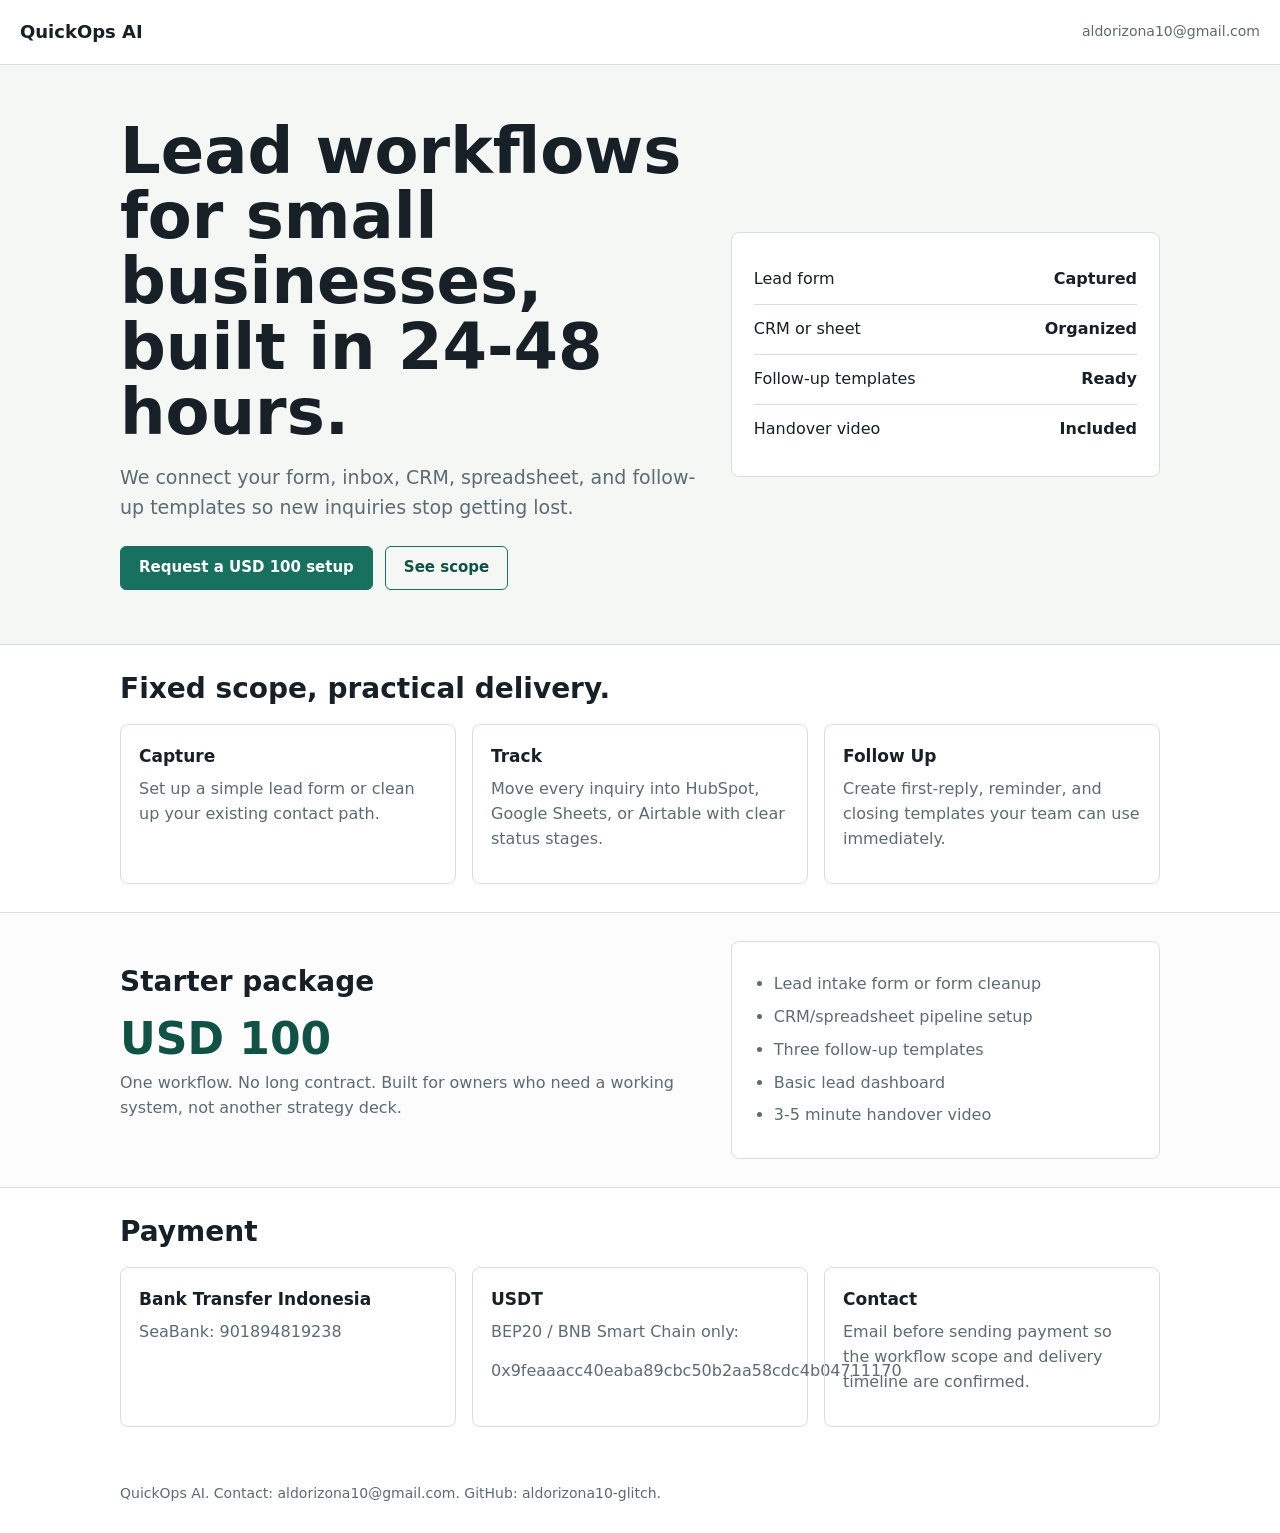
==== landing/index.html @ 4cfabc14 "Create QuickOps AI agency kit" ====
<!doctype html>
<html lang="en">
<head>
  <meta charset="utf-8">
  <meta name="viewport" content="width=device-width, initial-scale=1">
  <title>QuickOps AI - Lead Workflow Setup</title>
  <meta name="description" content="Small lead capture and follow-up workflows for local businesses, delivered in 24-48 hours.">
  <style>
    :root {
      color-scheme: light;
      --ink: #172026;
      --muted: #5c6b73;
      --line: #d7dee2;
      --soft: #f4f7f4;
      --accent: #18715f;
      --accent-dark: #105245;
      --warn: #9b5c00;
      --white: #ffffff;
    }
    * { box-sizing: border-box; }
    body {
      margin: 0;
      font-family: Inter, ui-sans-serif, system-ui, -apple-system, BlinkMacSystemFont, "Segoe UI", sans-serif;
      color: var(--ink);
      background: var(--white);
      line-height: 1.55;
    }
    header, section, footer { padding: 28px 20px; }
    .wrap { max-width: 1040px; margin: 0 auto; }
    nav {
      display: flex;
      align-items: center;
      justify-content: space-between;
      gap: 16px;
      padding: 18px 20px;
      border-bottom: 1px solid var(--line);
    }
    .brand { font-weight: 800; font-size: 18px; }
    .navlink { color: var(--muted); text-decoration: none; font-size: 14px; }
    .hero {
      background: var(--soft);
      border-bottom: 1px solid var(--line);
      padding: 54px 20px;
    }
    .hero-grid {
      display: grid;
      grid-template-columns: minmax(0, 1.15fr) minmax(280px, .85fr);
      gap: 30px;
      align-items: center;
    }
    h1 {
      font-size: clamp(34px, 5vw, 64px);
      line-height: 1.02;
      margin: 0 0 18px;
      letter-spacing: 0;
    }
    h2 { font-size: 28px; line-height: 1.16; margin: 0 0 18px; }
    h3 { font-size: 17px; margin: 0 0 8px; }
    p { margin: 0 0 14px; color: var(--muted); }
    .lead { font-size: 19px; max-width: 680px; }
    .actions { display: flex; flex-wrap: wrap; gap: 12px; margin-top: 24px; }
    .btn {
      display: inline-flex;
      align-items: center;
      justify-content: center;
      min-height: 44px;
      padding: 0 18px;
      border-radius: 6px;
      border: 1px solid var(--accent);
      background: var(--accent);
      color: white;
      text-decoration: none;
      font-weight: 700;
      font-size: 15px;
    }
    .btn.secondary {
      background: transparent;
      color: var(--accent-dark);
    }
    .panel {
      border: 1px solid var(--line);
      background: var(--white);
      border-radius: 8px;
      padding: 22px;
    }
    .metric {
      display: grid;
      grid-template-columns: 1fr auto;
      gap: 14px;
      padding: 12px 0;
      border-bottom: 1px solid var(--line);
    }
    .metric:last-child { border-bottom: 0; }
    .metric strong { color: var(--ink); }
    .grid {
      display: grid;
      grid-template-columns: repeat(3, minmax(0, 1fr));
      gap: 16px;
    }
    .item {
      border: 1px solid var(--line);
      border-radius: 8px;
      padding: 18px;
      min-height: 150px;
    }
    .price {
      font-size: 44px;
      line-height: 1;
      color: var(--accent-dark);
      font-weight: 850;
      margin: 8px 0 10px;
    }
    ul { margin: 0; padding-left: 20px; color: var(--muted); }
    li { margin: 8px 0; }
    .band { background: #fbfcfb; border-block: 1px solid var(--line); }
    .footer { color: var(--muted); font-size: 14px; }
    @media (max-width: 760px) {
      .hero-grid, .grid { grid-template-columns: 1fr; }
      nav { align-items: flex-start; }
      .hero { padding-top: 38px; }
    }
  </style>
</head>
<body>
  <nav>
    <div class="brand">QuickOps AI</div>
    <a class="navlink" href="mailto:aldorizona10@gmail.com">aldorizona10@gmail.com</a>
  </nav>

  <main>
    <section class="hero">
      <div class="wrap hero-grid">
        <div>
          <h1>Lead workflows for small businesses, built in 24-48 hours.</h1>
          <p class="lead">We connect your form, inbox, CRM, spreadsheet, and follow-up templates so new inquiries stop getting lost.</p>
          <div class="actions">
            <a class="btn" href="mailto:aldorizona10@gmail.com?subject=Lead%20workflow%20setup">Request a USD 100 setup</a>
            <a class="btn secondary" href="#scope">See scope</a>
          </div>
        </div>
        <div class="panel" aria-label="workflow summary">
          <div class="metric"><span>Lead form</span><strong>Captured</strong></div>
          <div class="metric"><span>CRM or sheet</span><strong>Organized</strong></div>
          <div class="metric"><span>Follow-up templates</span><strong>Ready</strong></div>
          <div class="metric"><span>Handover video</span><strong>Included</strong></div>
        </div>
      </div>
    </section>

    <section id="scope">
      <div class="wrap">
        <h2>Fixed scope, practical delivery.</h2>
        <div class="grid">
          <div class="item">
            <h3>Capture</h3>
            <p>Set up a simple lead form or clean up your existing contact path.</p>
          </div>
          <div class="item">
            <h3>Track</h3>
            <p>Move every inquiry into HubSpot, Google Sheets, or Airtable with clear status stages.</p>
          </div>
          <div class="item">
            <h3>Follow Up</h3>
            <p>Create first-reply, reminder, and closing templates your team can use immediately.</p>
          </div>
        </div>
      </div>
    </section>

    <section class="band">
      <div class="wrap hero-grid">
        <div>
          <h2>Starter package</h2>
          <p class="price">USD 100</p>
          <p>One workflow. No long contract. Built for owners who need a working system, not another strategy deck.</p>
        </div>
        <div class="panel">
          <ul>
            <li>Lead intake form or form cleanup</li>
            <li>CRM/spreadsheet pipeline setup</li>
            <li>Three follow-up templates</li>
            <li>Basic lead dashboard</li>
            <li>3-5 minute handover video</li>
          </ul>
        </div>
      </div>
    </section>

    <section>
      <div class="wrap">
        <h2>Payment</h2>
        <div class="grid">
          <div class="item">
            <h3>Bank Transfer Indonesia</h3>
            <p>SeaBank: 901894819238</p>
          </div>
          <div class="item">
            <h3>USDT</h3>
            <p>BEP20 / BNB Smart Chain only:</p>
            <p>0x9feaaacc40eaba89cbc50b2aa58cdc4b04711170</p>
          </div>
          <div class="item">
            <h3>Contact</h3>
            <p>Email before sending payment so the workflow scope and delivery timeline are confirmed.</p>
          </div>
        </div>
      </div>
    </section>
  </main>

  <footer>
    <div class="wrap footer">QuickOps AI. Contact: aldorizona10@gmail.com. GitHub: aldorizona10-glitch.</div>
  </footer>
</body>
</html>
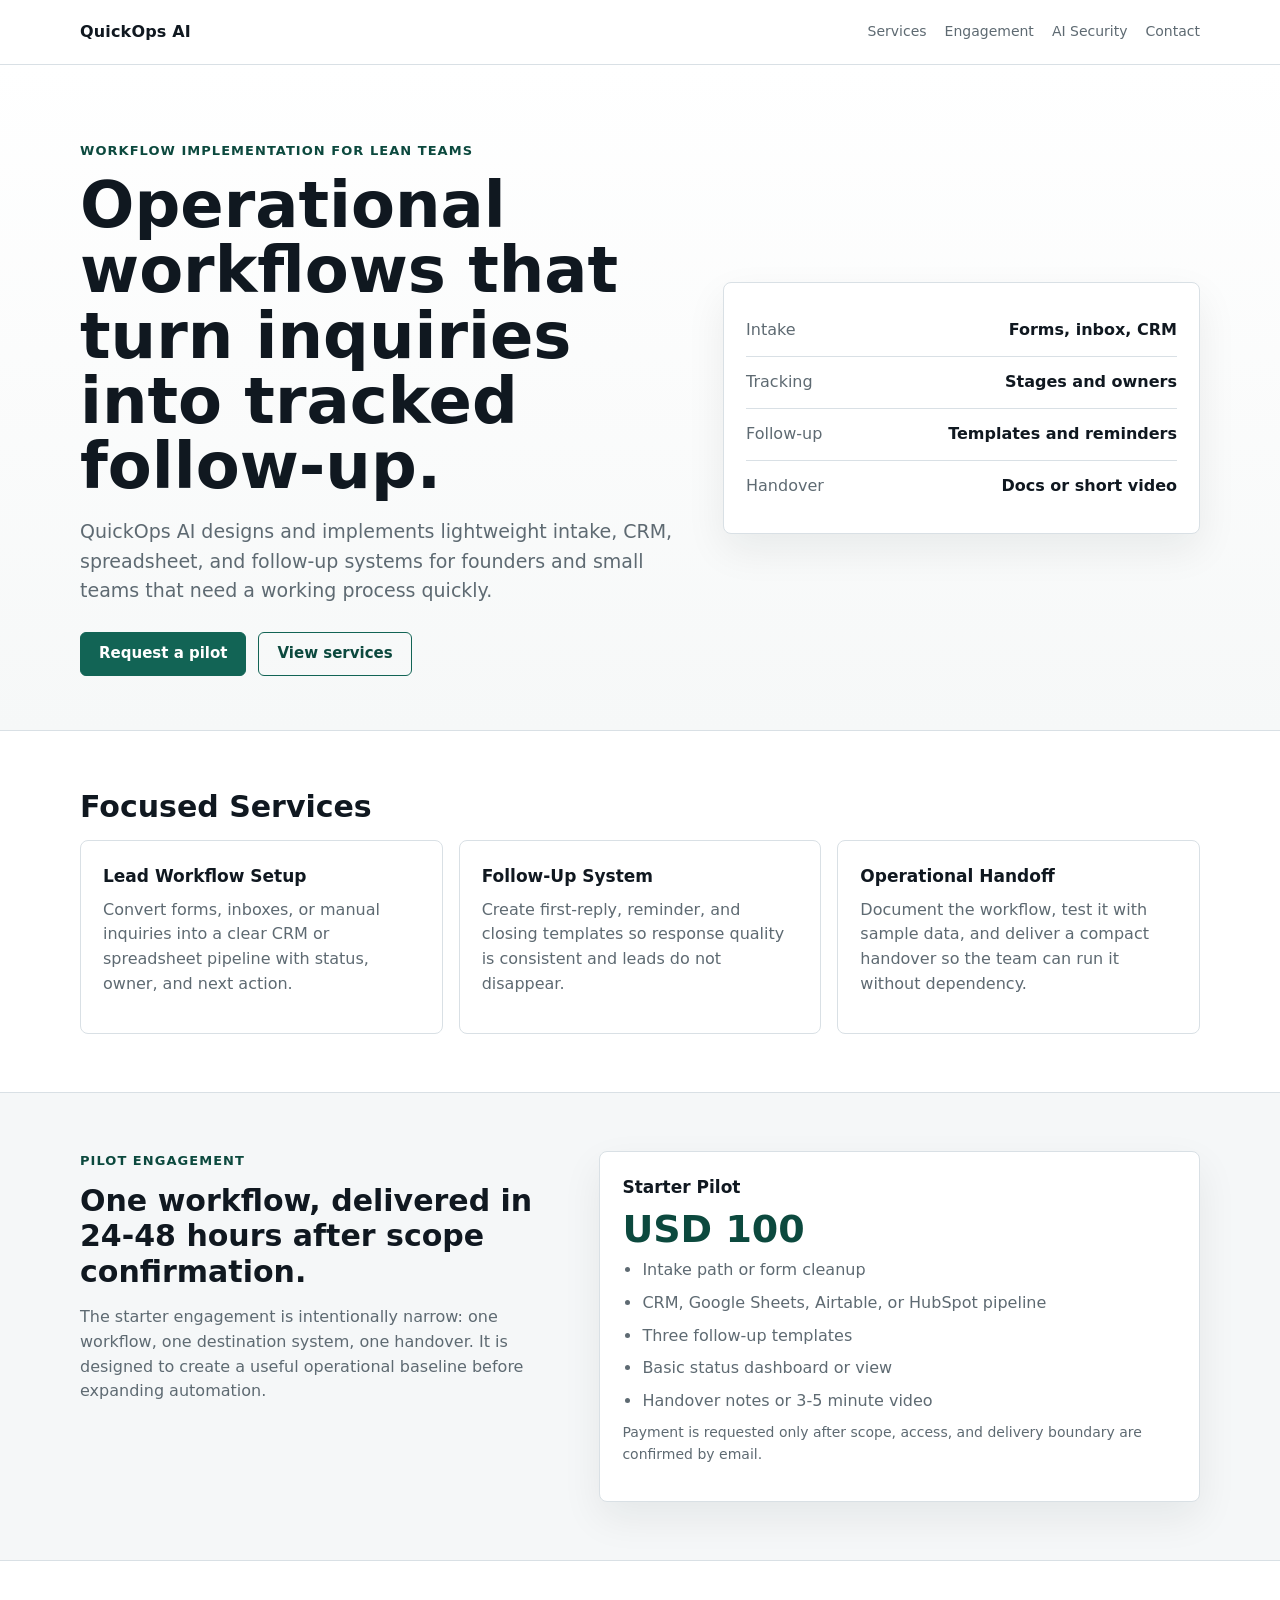
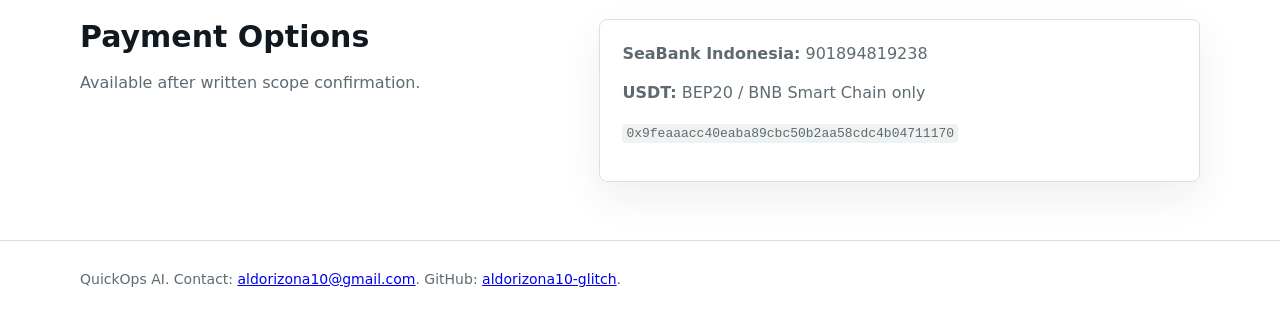
==== commit 2b596af1: "Polish public service pages" ====
--- a/landing/index.html
+++ b/landing/index.html
@@ -3,62 +3,76 @@
 <head>
   <meta charset="utf-8">
   <meta name="viewport" content="width=device-width, initial-scale=1">
-  <title>QuickOps AI - Lead Workflow Setup</title>
-  <meta name="description" content="Small lead capture and follow-up workflows for local businesses, delivered in 24-48 hours.">
+  <title>QuickOps AI - Workflow Systems for Lean Teams</title>
+  <meta name="description" content="Lean workflow implementation for founders and small teams: intake, CRM state, follow-up templates, and handover documentation.">
   <style>
     :root {
-      color-scheme: light;
-      --ink: #172026;
-      --muted: #5c6b73;
-      --line: #d7dee2;
-      --soft: #f4f7f4;
-      --accent: #18715f;
-      --accent-dark: #105245;
-      --warn: #9b5c00;
-      --white: #ffffff;
+      --ink: #101820;
+      --muted: #5e6a72;
+      --line: #d9e0e5;
+      --paper: #ffffff;
+      --soft: #f5f7f8;
+      --accent: #126455;
+      --accent-dark: #0c493e;
+      --panel: #ffffff;
     }
     * { box-sizing: border-box; }
     body {
       margin: 0;
       font-family: Inter, ui-sans-serif, system-ui, -apple-system, BlinkMacSystemFont, "Segoe UI", sans-serif;
       color: var(--ink);
-      background: var(--white);
+      background: var(--paper);
       line-height: 1.55;
     }
-    header, section, footer { padding: 28px 20px; }
-    .wrap { max-width: 1040px; margin: 0 auto; }
+    .wrap { width: min(1120px, calc(100% - 40px)); margin: 0 auto; }
     nav {
+      background: rgba(255,255,255,.96);
+      border-bottom: 1px solid var(--line);
+      position: sticky;
+      top: 0;
+      z-index: 10;
+    }
+    .navrow {
+      min-height: 64px;
       display: flex;
       align-items: center;
       justify-content: space-between;
-      gap: 16px;
-      padding: 18px 20px;
+      gap: 18px;
+    }
+    .brand { font-weight: 850; letter-spacing: .01em; }
+    .navlinks { display: flex; gap: 18px; align-items: center; flex-wrap: wrap; }
+    .navlinks a { color: var(--muted); text-decoration: none; font-size: 14px; }
+    section { padding: 58px 0; }
+    .hero {
+      padding: 76px 0 54px;
+      background: linear-gradient(180deg, #ffffff 0%, #f6f8f8 100%);
       border-bottom: 1px solid var(--line);
     }
-    .brand { font-weight: 800; font-size: 18px; }
-    .navlink { color: var(--muted); text-decoration: none; font-size: 14px; }
-    .hero {
-      background: var(--soft);
-      border-bottom: 1px solid var(--line);
-      padding: 54px 20px;
-    }
     .hero-grid {
       display: grid;
-      grid-template-columns: minmax(0, 1.15fr) minmax(280px, .85fr);
-      gap: 30px;
+      grid-template-columns: minmax(0, 1.12fr) minmax(320px, .88fr);
+      gap: 36px;
       align-items: center;
     }
+    .eyebrow {
+      color: var(--accent-dark);
+      font-size: 13px;
+      font-weight: 800;
+      text-transform: uppercase;
+      letter-spacing: .08em;
+      margin-bottom: 12px;
+    }
     h1 {
-      font-size: clamp(34px, 5vw, 64px);
+      margin: 0 0 18px;
+      font-size: clamp(38px, 5vw, 64px);
       line-height: 1.02;
-      margin: 0 0 18px;
       letter-spacing: 0;
     }
-    h2 { font-size: 28px; line-height: 1.16; margin: 0 0 18px; }
-    h3 { font-size: 17px; margin: 0 0 8px; }
+    h2 { margin: 0 0 16px; font-size: 30px; line-height: 1.18; letter-spacing: 0; }
+    h3 { margin: 0 0 8px; font-size: 17px; letter-spacing: 0; }
     p { margin: 0 0 14px; color: var(--muted); }
-    .lead { font-size: 19px; max-width: 680px; }
-    .actions { display: flex; flex-wrap: wrap; gap: 12px; margin-top: 24px; }
+    .lead { font-size: 19px; max-width: 720px; }
+    .actions { display: flex; flex-wrap: wrap; gap: 12px; margin-top: 26px; }
     .btn {
       display: inline-flex;
       align-items: center;
@@ -68,27 +82,26 @@
       border-radius: 6px;
       border: 1px solid var(--accent);
       background: var(--accent);
-      color: white;
+      color: #fff;
       text-decoration: none;
-      font-weight: 700;
+      font-weight: 760;
       font-size: 15px;
     }
-    .btn.secondary {
-      background: transparent;
-      color: var(--accent-dark);
-    }
-    .panel {
+    .btn.secondary { background: transparent; color: var(--accent-dark); }
+    .panel, .card {
+      background: var(--panel);
       border: 1px solid var(--line);
-      background: var(--white);
       border-radius: 8px;
       padding: 22px;
     }
+    .panel { box-shadow: 0 16px 40px rgba(16, 24, 32, .07); }
     .metric {
       display: grid;
       grid-template-columns: 1fr auto;
       gap: 14px;
-      padding: 12px 0;
+      padding: 13px 0;
       border-bottom: 1px solid var(--line);
+      color: var(--muted);
     }
     .metric:last-child { border-bottom: 0; }
     .metric strong { color: var(--ink); }
@@ -97,119 +110,120 @@
       grid-template-columns: repeat(3, minmax(0, 1fr));
       gap: 16px;
     }
-    .item {
-      border: 1px solid var(--line);
-      border-radius: 8px;
-      padding: 18px;
-      min-height: 150px;
-    }
-    .price {
-      font-size: 44px;
-      line-height: 1;
-      color: var(--accent-dark);
-      font-weight: 850;
-      margin: 8px 0 10px;
-    }
+    .two {
+      display: grid;
+      grid-template-columns: minmax(0, .9fr) minmax(0, 1.1fr);
+      gap: 28px;
+      align-items: start;
+    }
+    .band { background: var(--soft); border-block: 1px solid var(--line); }
     ul { margin: 0; padding-left: 20px; color: var(--muted); }
     li { margin: 8px 0; }
-    .band { background: #fbfcfb; border-block: 1px solid var(--line); }
-    .footer { color: var(--muted); font-size: 14px; }
-    @media (max-width: 760px) {
-      .hero-grid, .grid { grid-template-columns: 1fr; }
-      nav { align-items: flex-start; }
-      .hero { padding-top: 38px; }
+    .price { font-size: 38px; line-height: 1; color: var(--accent-dark); font-weight: 850; margin: 10px 0; }
+    .note { font-size: 14px; }
+    code { overflow-wrap: anywhere; background: #eef3f1; border-radius: 4px; padding: 2px 4px; }
+    footer { padding: 28px 0; border-top: 1px solid var(--line); color: var(--muted); font-size: 14px; }
+    @media (max-width: 820px) {
+      .hero-grid, .grid, .two { grid-template-columns: 1fr; }
+      .navrow { align-items: flex-start; flex-direction: column; padding: 14px 0; }
+      section { padding: 42px 0; }
+      .hero { padding-top: 48px; }
     }
   </style>
 </head>
 <body>
   <nav>
-    <div class="brand">QuickOps AI</div>
-    <a class="navlink" href="mailto:aldorizona10@gmail.com">aldorizona10@gmail.com</a>
+    <div class="wrap navrow">
+      <div class="brand">QuickOps AI</div>
+      <div class="navlinks">
+        <a href="#services">Services</a>
+        <a href="#engagement">Engagement</a>
+        <a href="/quickops-ai/security-audit/">AI Security</a>
+        <a href="mailto:aldorizona10@gmail.com">Contact</a>
+      </div>
+    </div>
   </nav>
 
   <main>
     <section class="hero">
       <div class="wrap hero-grid">
         <div>
-          <h1>Lead workflows for small businesses, built in 24-48 hours.</h1>
-          <p class="lead">We connect your form, inbox, CRM, spreadsheet, and follow-up templates so new inquiries stop getting lost.</p>
+          <div class="eyebrow">Workflow implementation for lean teams</div>
+          <h1>Operational workflows that turn inquiries into tracked follow-up.</h1>
+          <p class="lead">QuickOps AI designs and implements lightweight intake, CRM, spreadsheet, and follow-up systems for founders and small teams that need a working process quickly.</p>
           <div class="actions">
-            <a class="btn" href="mailto:aldorizona10@gmail.com?subject=Lead%20workflow%20setup">Request a USD 100 setup</a>
-            <a class="btn secondary" href="#scope">See scope</a>
+            <a class="btn" href="mailto:aldorizona10@gmail.com?subject=QuickOps%20workflow%20pilot">Request a pilot</a>
+            <a class="btn secondary" href="#services">View services</a>
           </div>
         </div>
         <div class="panel" aria-label="workflow summary">
-          <div class="metric"><span>Lead form</span><strong>Captured</strong></div>
-          <div class="metric"><span>CRM or sheet</span><strong>Organized</strong></div>
-          <div class="metric"><span>Follow-up templates</span><strong>Ready</strong></div>
-          <div class="metric"><span>Handover video</span><strong>Included</strong></div>
-        </div>
-      </div>
-    </section>
-
-    <section id="scope">
+          <div class="metric"><span>Intake</span><strong>Forms, inbox, CRM</strong></div>
+          <div class="metric"><span>Tracking</span><strong>Stages and owners</strong></div>
+          <div class="metric"><span>Follow-up</span><strong>Templates and reminders</strong></div>
+          <div class="metric"><span>Handover</span><strong>Docs or short video</strong></div>
+        </div>
+      </div>
+    </section>
+
+    <section id="services">
       <div class="wrap">
-        <h2>Fixed scope, practical delivery.</h2>
+        <h2>Focused Services</h2>
         <div class="grid">
-          <div class="item">
-            <h3>Capture</h3>
-            <p>Set up a simple lead form or clean up your existing contact path.</p>
-          </div>
-          <div class="item">
-            <h3>Track</h3>
-            <p>Move every inquiry into HubSpot, Google Sheets, or Airtable with clear status stages.</p>
-          </div>
-          <div class="item">
-            <h3>Follow Up</h3>
-            <p>Create first-reply, reminder, and closing templates your team can use immediately.</p>
-          </div>
-        </div>
-      </div>
-    </section>
-
-    <section class="band">
-      <div class="wrap hero-grid">
+          <div class="card">
+            <h3>Lead Workflow Setup</h3>
+            <p>Convert forms, inboxes, or manual inquiries into a clear CRM or spreadsheet pipeline with status, owner, and next action.</p>
+          </div>
+          <div class="card">
+            <h3>Follow-Up System</h3>
+            <p>Create first-reply, reminder, and closing templates so response quality is consistent and leads do not disappear.</p>
+          </div>
+          <div class="card">
+            <h3>Operational Handoff</h3>
+            <p>Document the workflow, test it with sample data, and deliver a compact handover so the team can run it without dependency.</p>
+          </div>
+        </div>
+      </div>
+    </section>
+
+    <section class="band" id="engagement">
+      <div class="wrap two">
         <div>
-          <h2>Starter package</h2>
+          <div class="eyebrow">Pilot engagement</div>
+          <h2>One workflow, delivered in 24-48 hours after scope confirmation.</h2>
+          <p>The starter engagement is intentionally narrow: one workflow, one destination system, one handover. It is designed to create a useful operational baseline before expanding automation.</p>
+        </div>
+        <div class="panel">
+          <h3>Starter Pilot</h3>
           <p class="price">USD 100</p>
-          <p>One workflow. No long contract. Built for owners who need a working system, not another strategy deck.</p>
+          <ul>
+            <li>Intake path or form cleanup</li>
+            <li>CRM, Google Sheets, Airtable, or HubSpot pipeline</li>
+            <li>Three follow-up templates</li>
+            <li>Basic status dashboard or view</li>
+            <li>Handover notes or 3-5 minute video</li>
+          </ul>
+          <p class="note">Payment is requested only after scope, access, and delivery boundary are confirmed by email.</p>
+        </div>
+      </div>
+    </section>
+
+    <section>
+      <div class="wrap two">
+        <div>
+          <h2>Payment Options</h2>
+          <p>Available after written scope confirmation.</p>
         </div>
         <div class="panel">
-          <ul>
-            <li>Lead intake form or form cleanup</li>
-            <li>CRM/spreadsheet pipeline setup</li>
-            <li>Three follow-up templates</li>
-            <li>Basic lead dashboard</li>
-            <li>3-5 minute handover video</li>
-          </ul>
-        </div>
-      </div>
-    </section>
-
-    <section>
-      <div class="wrap">
-        <h2>Payment</h2>
-        <div class="grid">
-          <div class="item">
-            <h3>Bank Transfer Indonesia</h3>
-            <p>SeaBank: 901894819238</p>
-          </div>
-          <div class="item">
-            <h3>USDT</h3>
-            <p>BEP20 / BNB Smart Chain only:</p>
-            <p>0x9feaaacc40eaba89cbc50b2aa58cdc4b04711170</p>
-          </div>
-          <div class="item">
-            <h3>Contact</h3>
-            <p>Email before sending payment so the workflow scope and delivery timeline are confirmed.</p>
-          </div>
+          <p><strong>SeaBank Indonesia:</strong> 901894819238</p>
+          <p><strong>USDT:</strong> BEP20 / BNB Smart Chain only</p>
+          <p><code>0x9feaaacc40eaba89cbc50b2aa58cdc4b04711170</code></p>
         </div>
       </div>
     </section>
   </main>
 
   <footer>
-    <div class="wrap footer">QuickOps AI. Contact: aldorizona10@gmail.com. GitHub: aldorizona10-glitch.</div>
+    <div class="wrap">QuickOps AI. Contact: <a href="mailto:aldorizona10@gmail.com">aldorizona10@gmail.com</a>. GitHub: <a href="https://github.com/aldorizona10-glitch">aldorizona10-glitch</a>.</div>
   </footer>
 </body>
 </html>
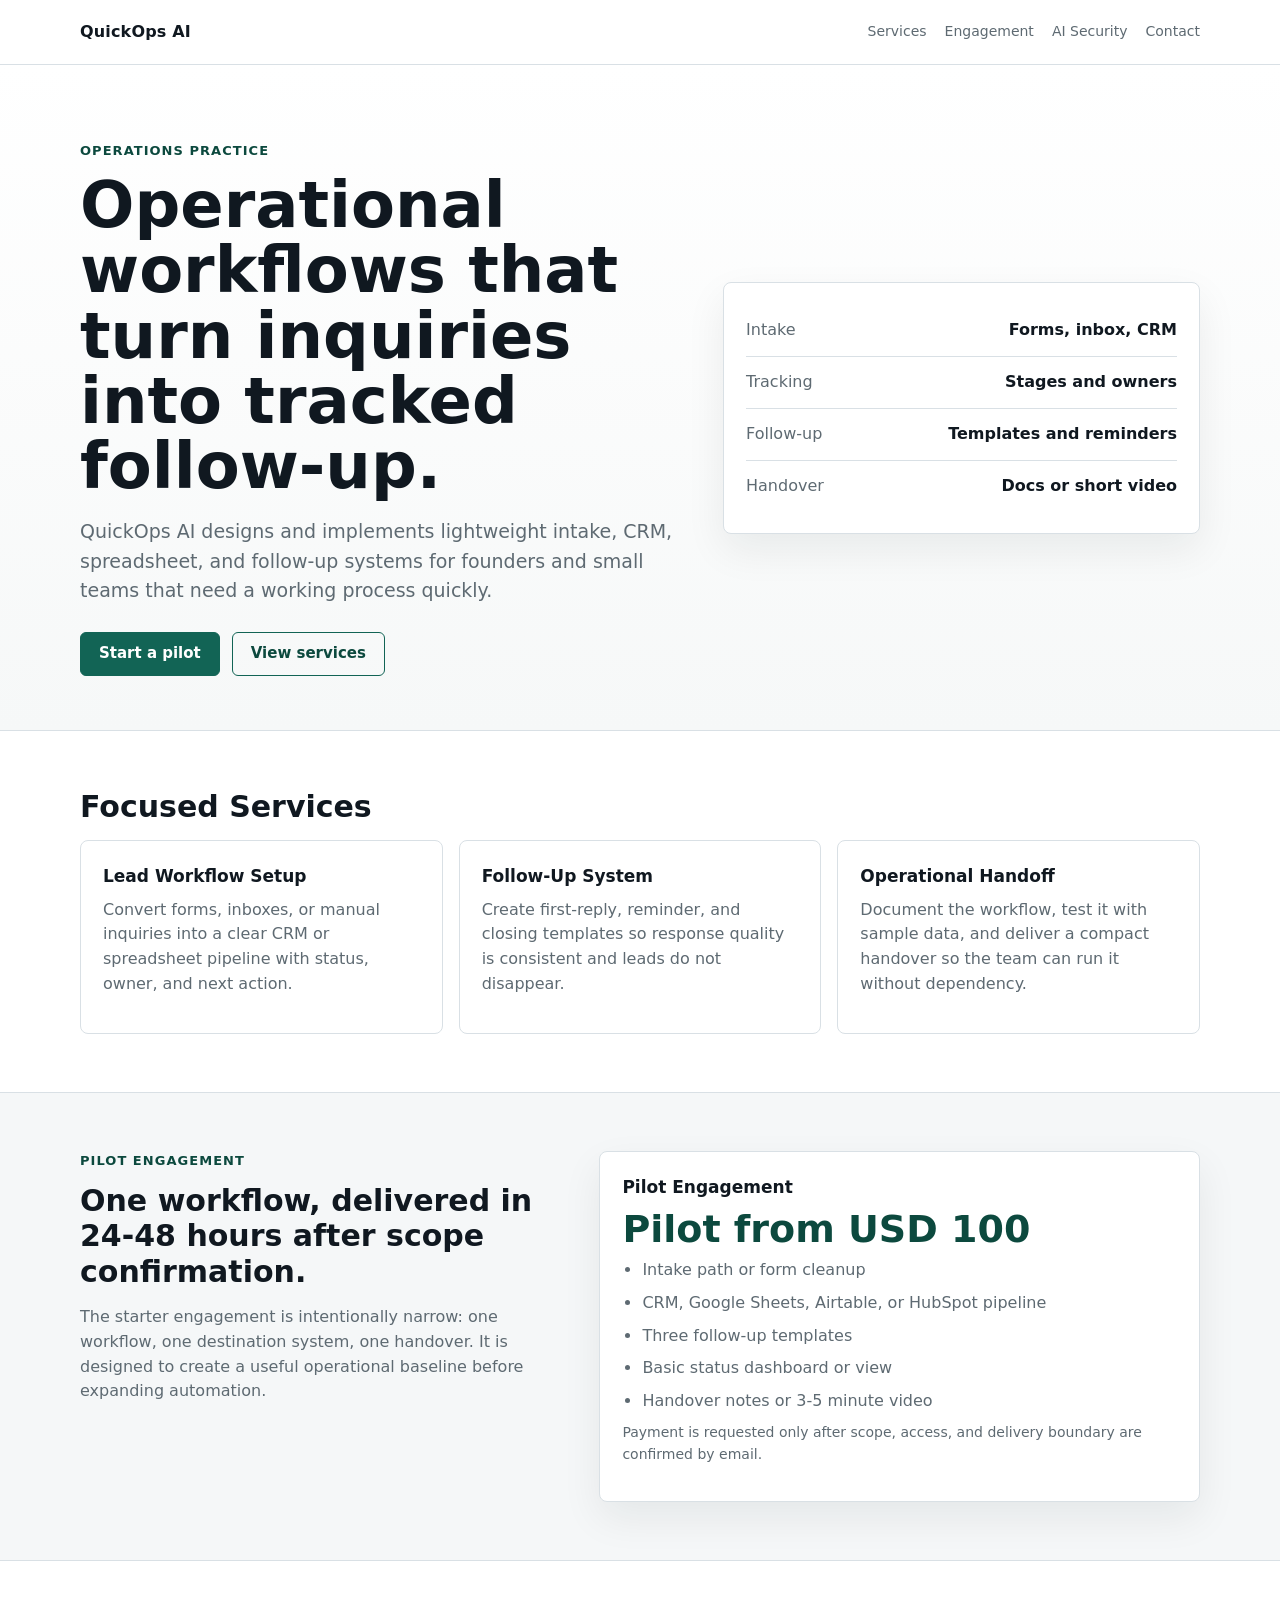
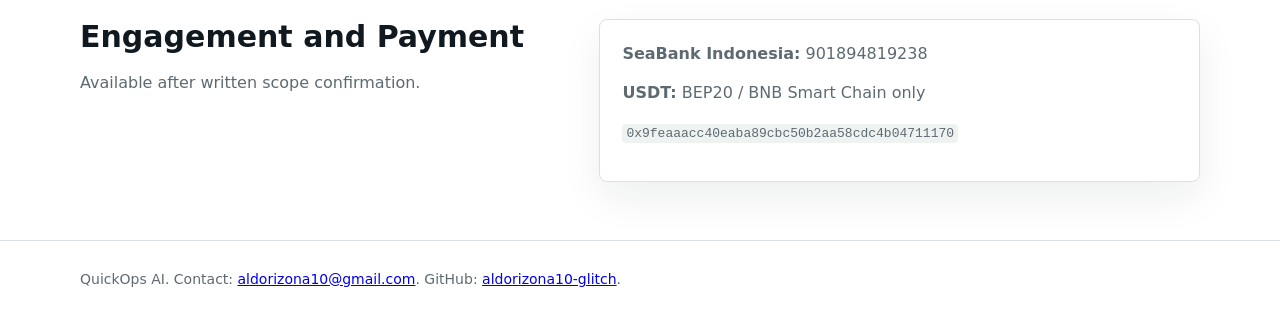
==== commit ec74f86e: "Redesign site as professional AI studio" ====
--- a/landing/index.html
+++ b/landing/index.html
@@ -148,11 +148,11 @@
     <section class="hero">
       <div class="wrap hero-grid">
         <div>
-          <div class="eyebrow">Workflow implementation for lean teams</div>
+          <div class="eyebrow">Operations practice</div>
           <h1>Operational workflows that turn inquiries into tracked follow-up.</h1>
           <p class="lead">QuickOps AI designs and implements lightweight intake, CRM, spreadsheet, and follow-up systems for founders and small teams that need a working process quickly.</p>
           <div class="actions">
-            <a class="btn" href="mailto:aldorizona10@gmail.com?subject=QuickOps%20workflow%20pilot">Request a pilot</a>
+            <a class="btn" href="mailto:aldorizona10@gmail.com?subject=QuickOps%20workflow%20pilot">Start a pilot</a>
             <a class="btn secondary" href="#services">View services</a>
           </div>
         </div>
@@ -193,8 +193,8 @@
           <p>The starter engagement is intentionally narrow: one workflow, one destination system, one handover. It is designed to create a useful operational baseline before expanding automation.</p>
         </div>
         <div class="panel">
-          <h3>Starter Pilot</h3>
-          <p class="price">USD 100</p>
+          <h3>Pilot Engagement</h3>
+          <p class="price">Pilot from USD 100</p>
           <ul>
             <li>Intake path or form cleanup</li>
             <li>CRM, Google Sheets, Airtable, or HubSpot pipeline</li>
@@ -210,7 +210,7 @@
     <section>
       <div class="wrap two">
         <div>
-          <h2>Payment Options</h2>
+          <h2>Engagement and Payment</h2>
           <p>Available after written scope confirmation.</p>
         </div>
         <div class="panel">
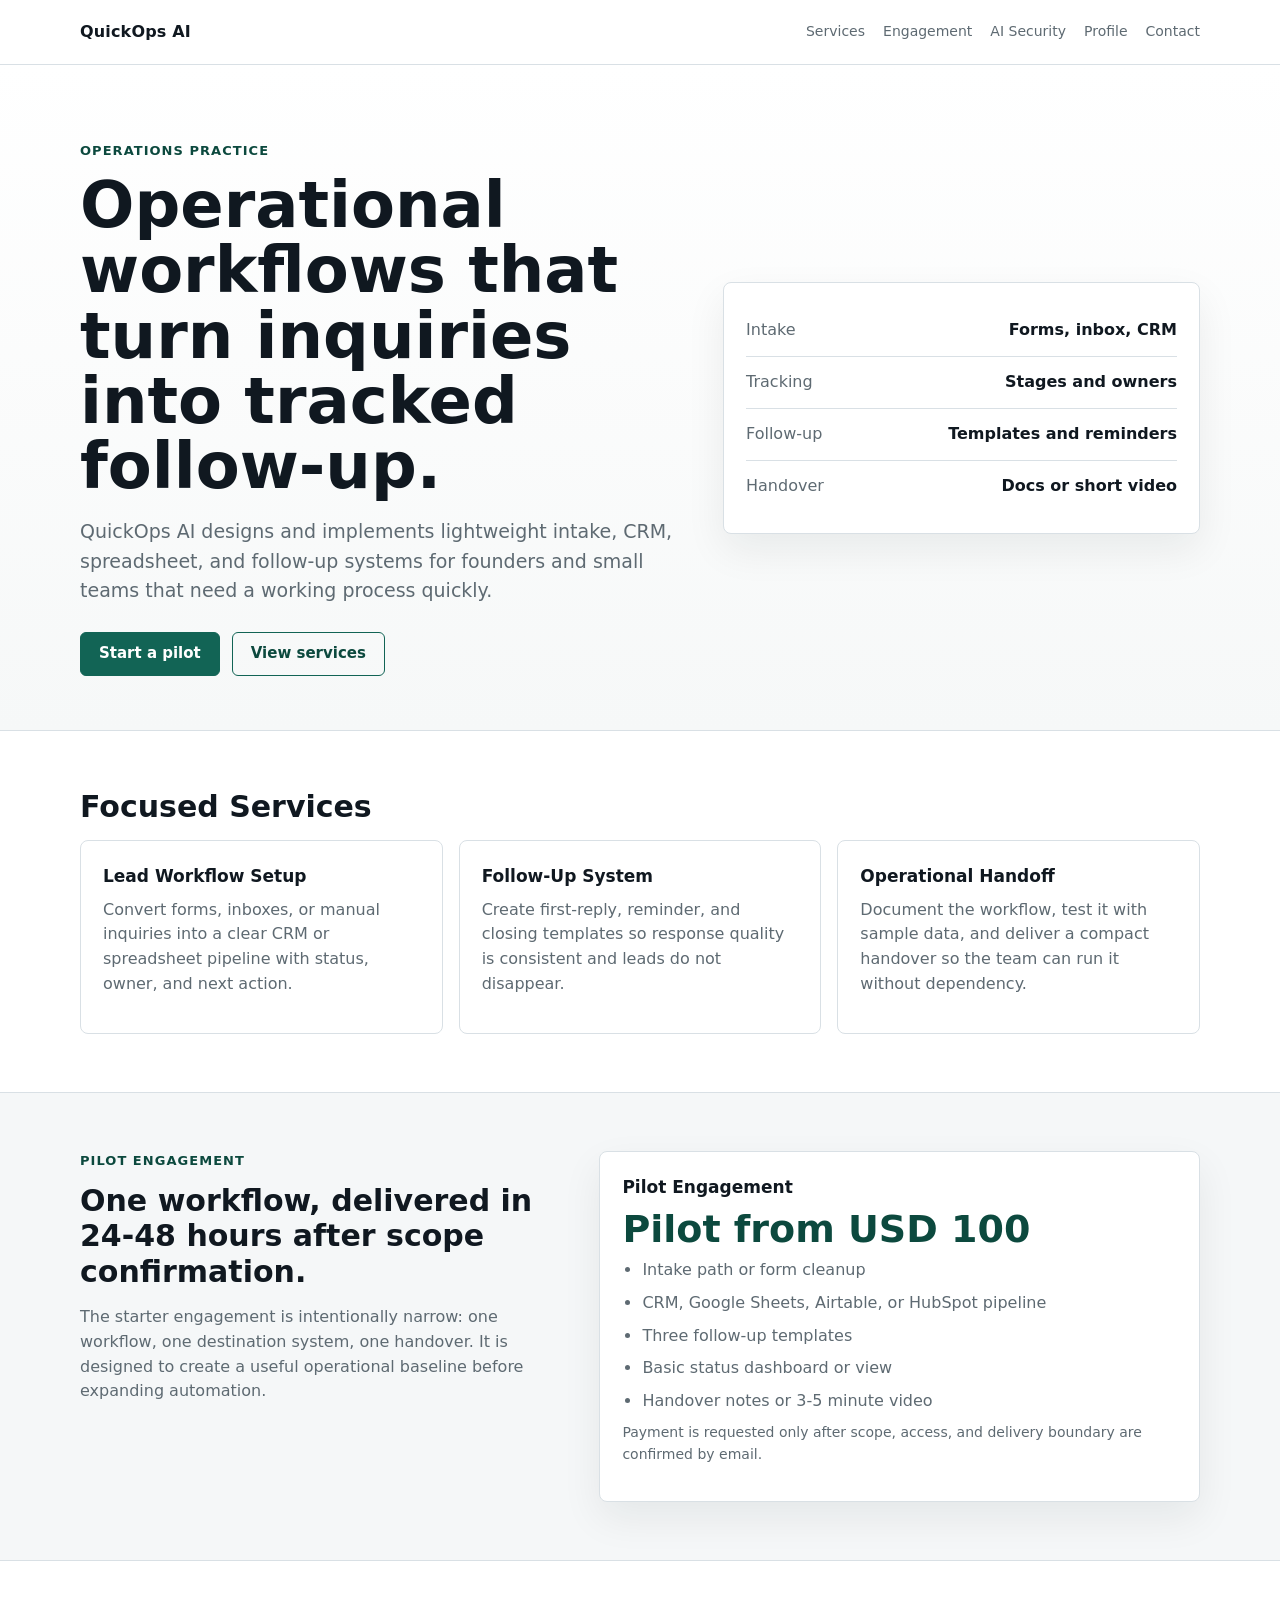
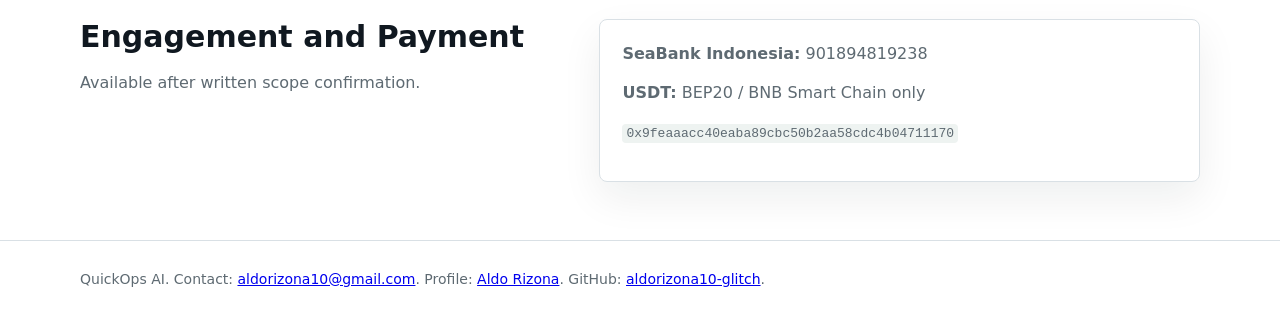
==== commit 87c0e79f: "Add agency profile and automation runner" ====
--- a/landing/index.html
+++ b/landing/index.html
@@ -139,6 +139,7 @@
         <a href="#services">Services</a>
         <a href="#engagement">Engagement</a>
         <a href="/quickops-ai/security-audit/">AI Security</a>
+        <a href="/quickops-ai/profile/">Profile</a>
         <a href="mailto:aldorizona10@gmail.com">Contact</a>
       </div>
     </div>
@@ -223,7 +224,7 @@
   </main>
 
   <footer>
-    <div class="wrap">QuickOps AI. Contact: <a href="mailto:aldorizona10@gmail.com">aldorizona10@gmail.com</a>. GitHub: <a href="https://github.com/aldorizona10-glitch">aldorizona10-glitch</a>.</div>
+    <div class="wrap">QuickOps AI. Contact: <a href="mailto:aldorizona10@gmail.com">aldorizona10@gmail.com</a>. Profile: <a href="/quickops-ai/profile/">Aldo Rizona</a>. GitHub: <a href="https://github.com/aldorizona10-glitch">aldorizona10-glitch</a>.</div>
   </footer>
 </body>
 </html>
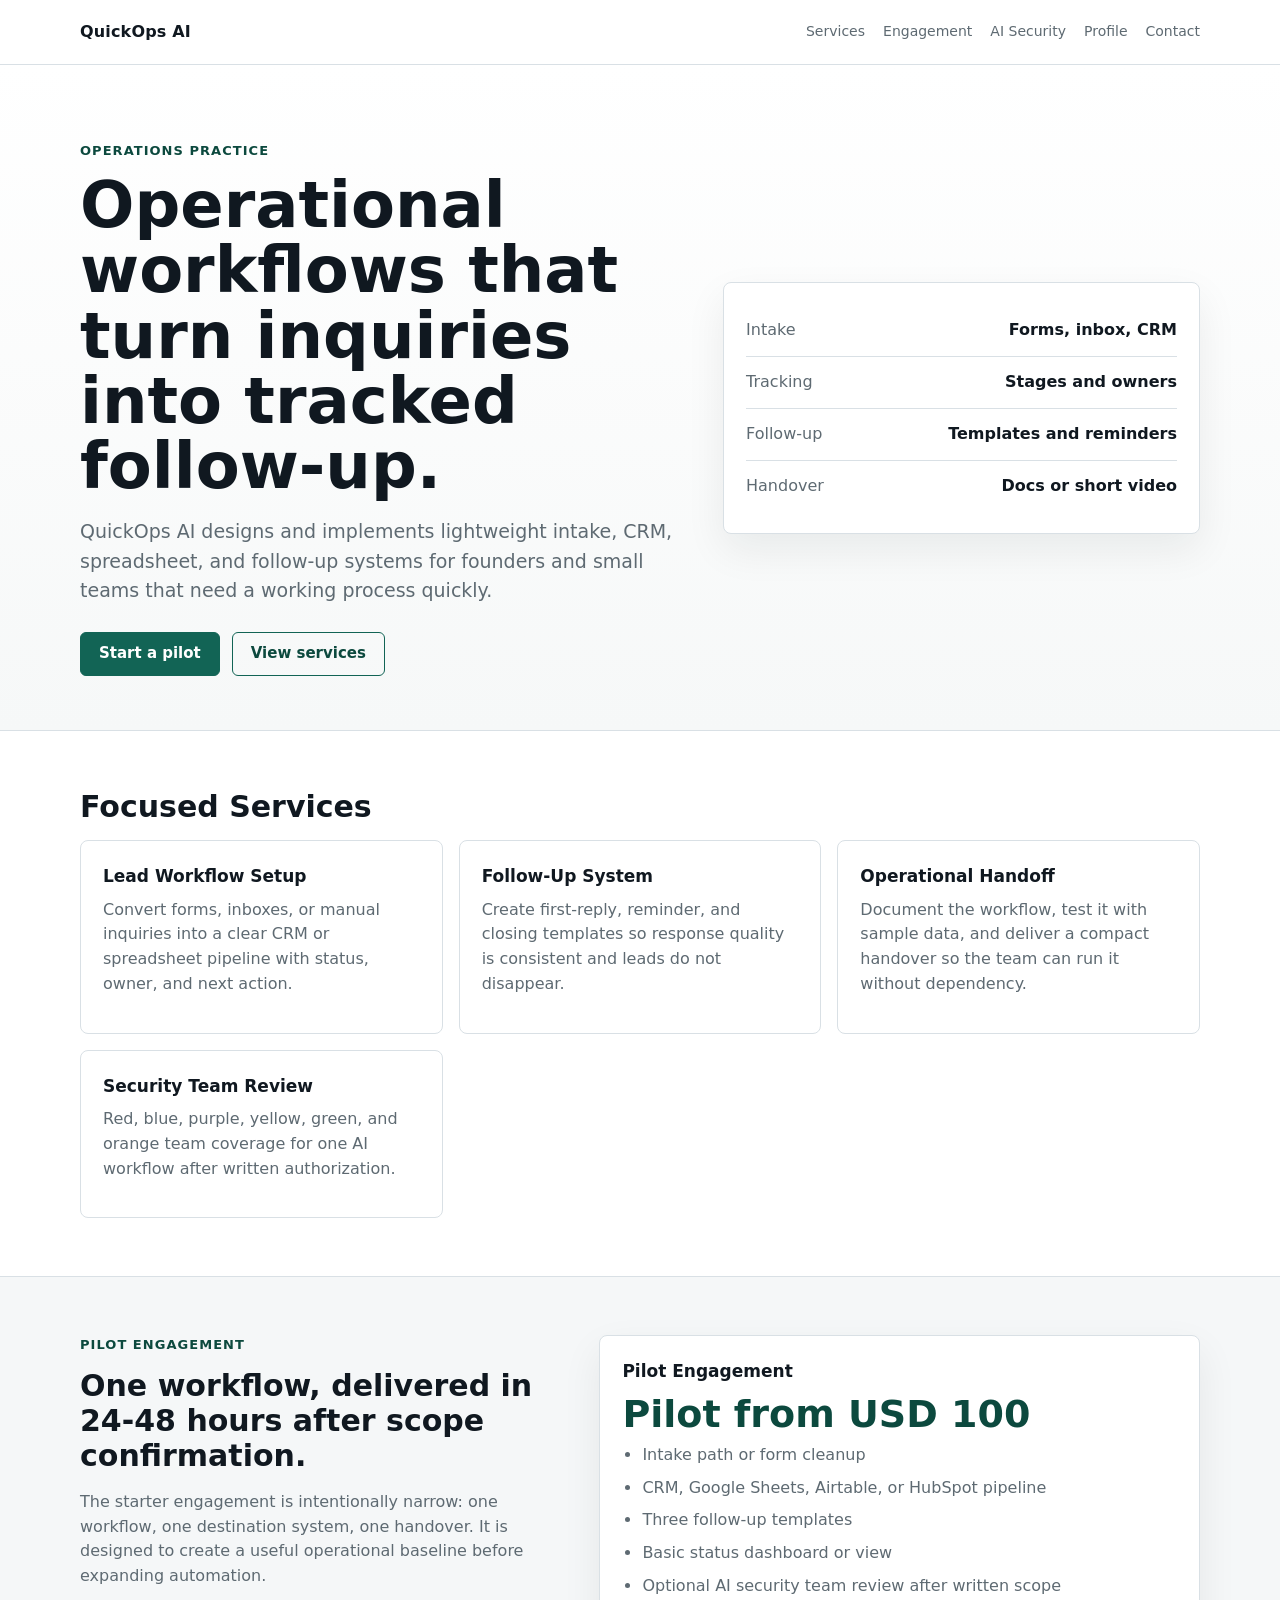
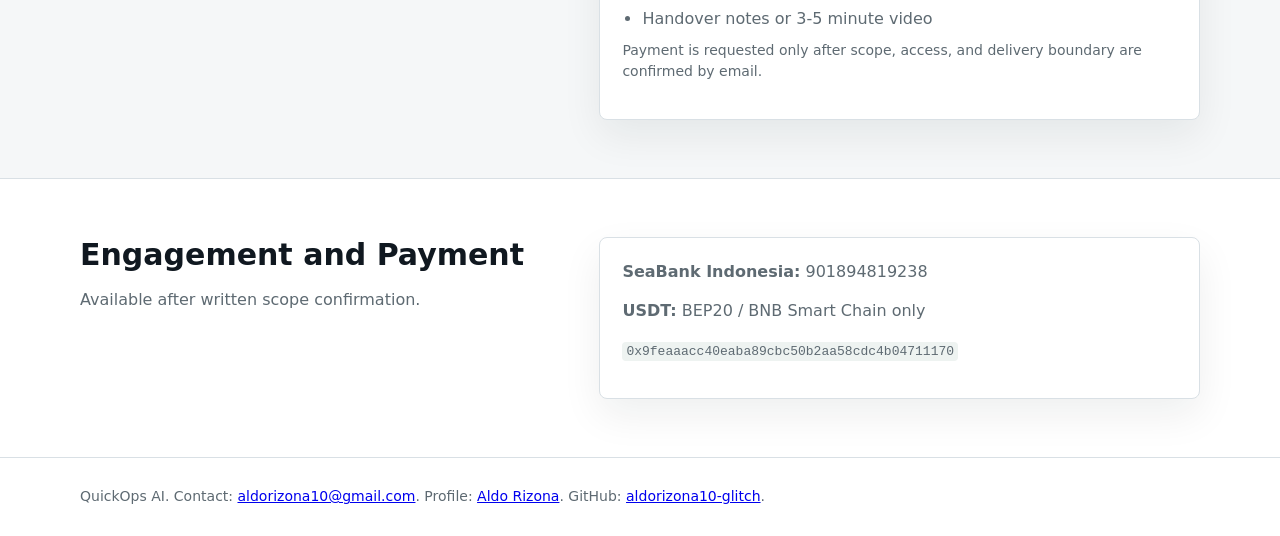
==== commit 69f952e3: "Add security team lanes and duplicate send guard" ====
--- a/landing/index.html
+++ b/landing/index.html
@@ -182,6 +182,10 @@
             <h3>Operational Handoff</h3>
             <p>Document the workflow, test it with sample data, and deliver a compact handover so the team can run it without dependency.</p>
           </div>
+          <div class="card">
+            <h3>Security Team Review</h3>
+            <p>Red, blue, purple, yellow, green, and orange team coverage for one AI workflow after written authorization.</p>
+          </div>
         </div>
       </div>
     </section>
@@ -201,6 +205,7 @@
             <li>CRM, Google Sheets, Airtable, or HubSpot pipeline</li>
             <li>Three follow-up templates</li>
             <li>Basic status dashboard or view</li>
+            <li>Optional AI security team review after written scope</li>
             <li>Handover notes or 3-5 minute video</li>
           </ul>
           <p class="note">Payment is requested only after scope, access, and delivery boundary are confirmed by email.</p>
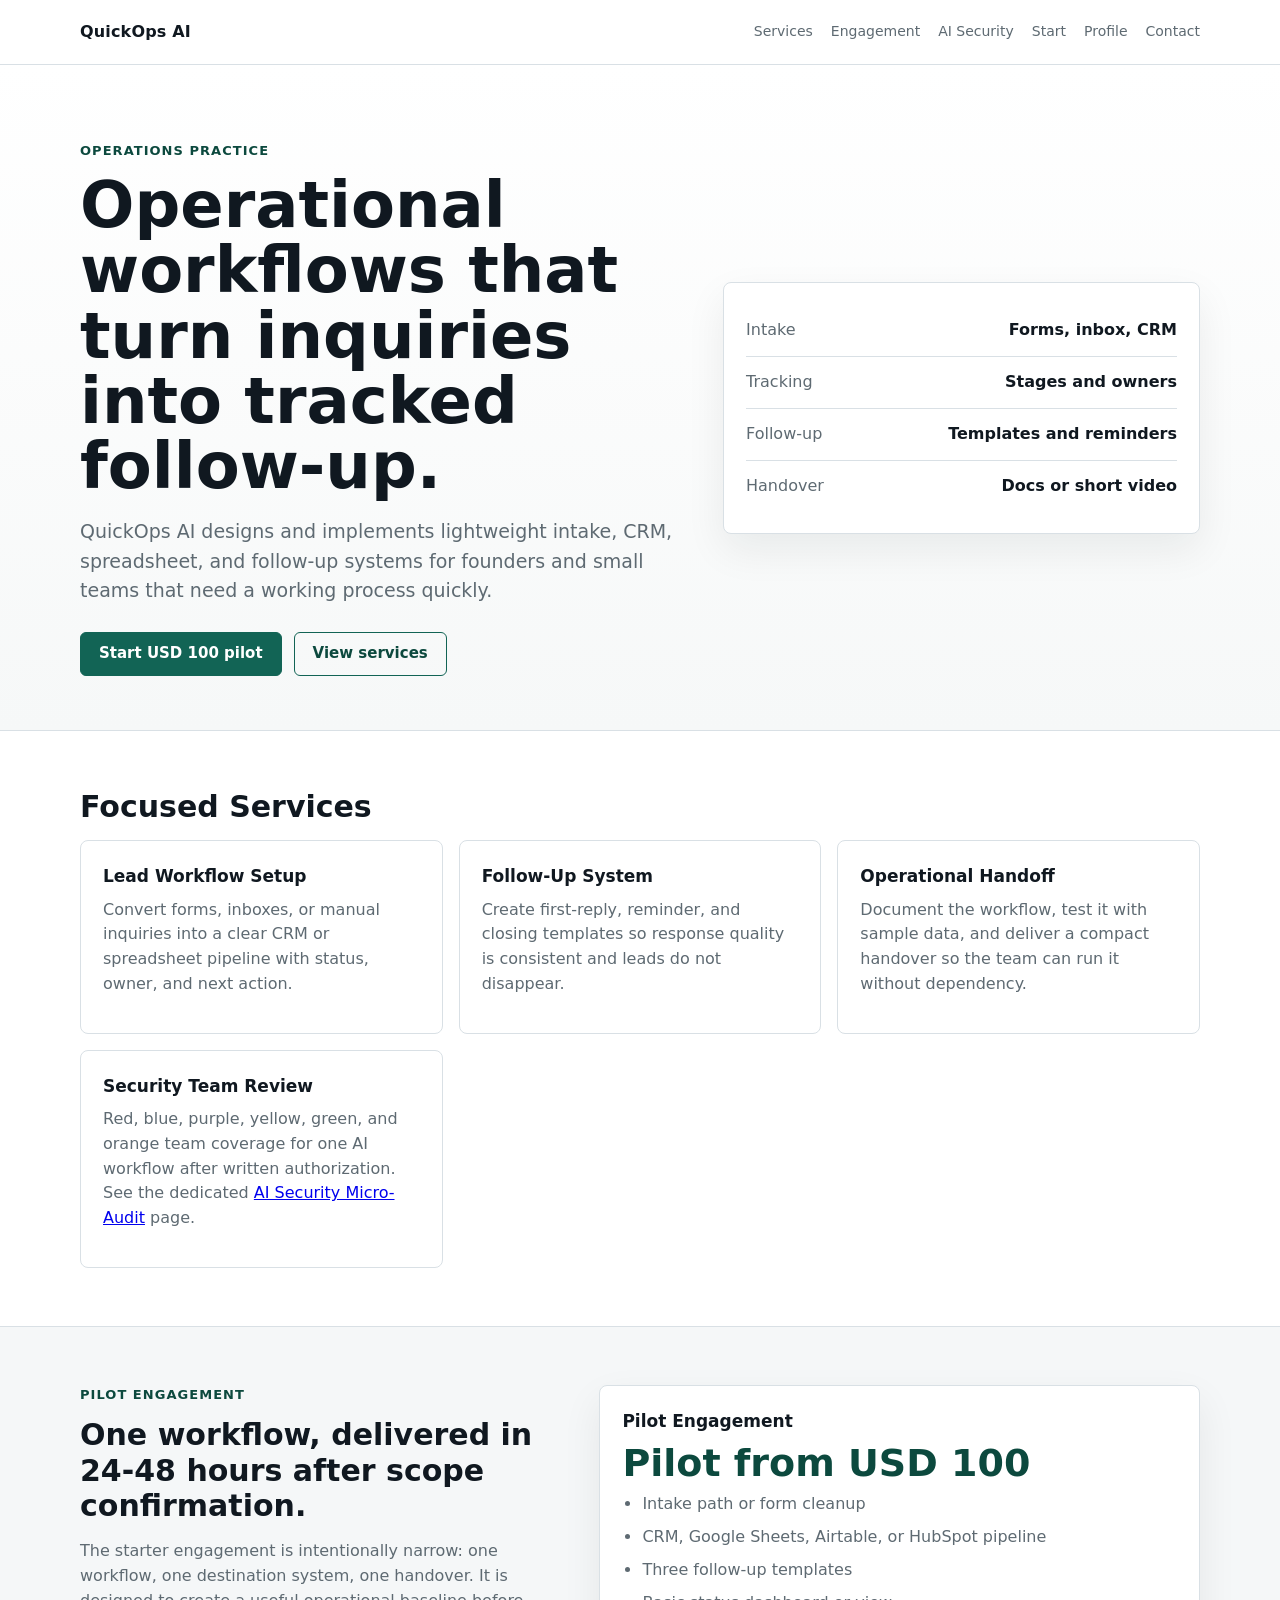
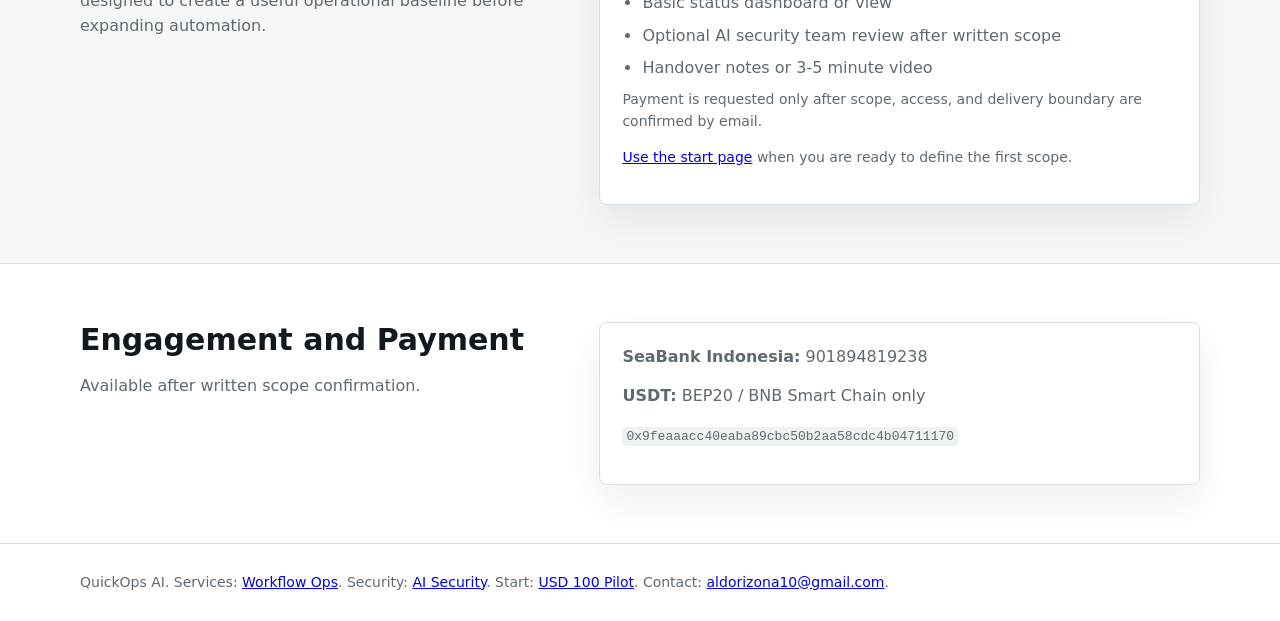
==== commit 3f69c5ea: "Tighten professional outreach funnel" ====
--- a/landing/index.html
+++ b/landing/index.html
@@ -139,6 +139,7 @@
         <a href="#services">Services</a>
         <a href="#engagement">Engagement</a>
         <a href="/quickops-ai/security-audit/">AI Security</a>
+        <a href="/quickops-ai/start/index.html">Start</a>
         <a href="/quickops-ai/profile/">Profile</a>
         <a href="mailto:aldorizona10@gmail.com">Contact</a>
       </div>
@@ -153,7 +154,7 @@
           <h1>Operational workflows that turn inquiries into tracked follow-up.</h1>
           <p class="lead">QuickOps AI designs and implements lightweight intake, CRM, spreadsheet, and follow-up systems for founders and small teams that need a working process quickly.</p>
           <div class="actions">
-            <a class="btn" href="mailto:aldorizona10@gmail.com?subject=QuickOps%20workflow%20pilot">Start a pilot</a>
+            <a class="btn" href="/quickops-ai/start/index.html">Start USD 100 pilot</a>
             <a class="btn secondary" href="#services">View services</a>
           </div>
         </div>
@@ -184,7 +185,7 @@
           </div>
           <div class="card">
             <h3>Security Team Review</h3>
-            <p>Red, blue, purple, yellow, green, and orange team coverage for one AI workflow after written authorization.</p>
+            <p>Red, blue, purple, yellow, green, and orange team coverage for one AI workflow after written authorization. See the dedicated <a href="/quickops-ai/security-audit/">AI Security Micro-Audit</a> page.</p>
           </div>
         </div>
       </div>
@@ -209,6 +210,7 @@
             <li>Handover notes or 3-5 minute video</li>
           </ul>
           <p class="note">Payment is requested only after scope, access, and delivery boundary are confirmed by email.</p>
+          <p class="note"><a href="/quickops-ai/start/index.html">Use the start page</a> when you are ready to define the first scope.</p>
         </div>
       </div>
     </section>
@@ -229,7 +231,7 @@
   </main>
 
   <footer>
-    <div class="wrap">QuickOps AI. Contact: <a href="mailto:aldorizona10@gmail.com">aldorizona10@gmail.com</a>. Profile: <a href="/quickops-ai/profile/">Aldo Rizona</a>. GitHub: <a href="https://github.com/aldorizona10-glitch">aldorizona10-glitch</a>.</div>
+    <div class="wrap">QuickOps AI. Services: <a href="/quickops-ai/landing/#services">Workflow Ops</a>. Security: <a href="/quickops-ai/security-audit/">AI Security</a>. Start: <a href="/quickops-ai/start/index.html">USD 100 Pilot</a>. Contact: <a href="mailto:aldorizona10@gmail.com">aldorizona10@gmail.com</a>.</div>
   </footer>
 </body>
 </html>
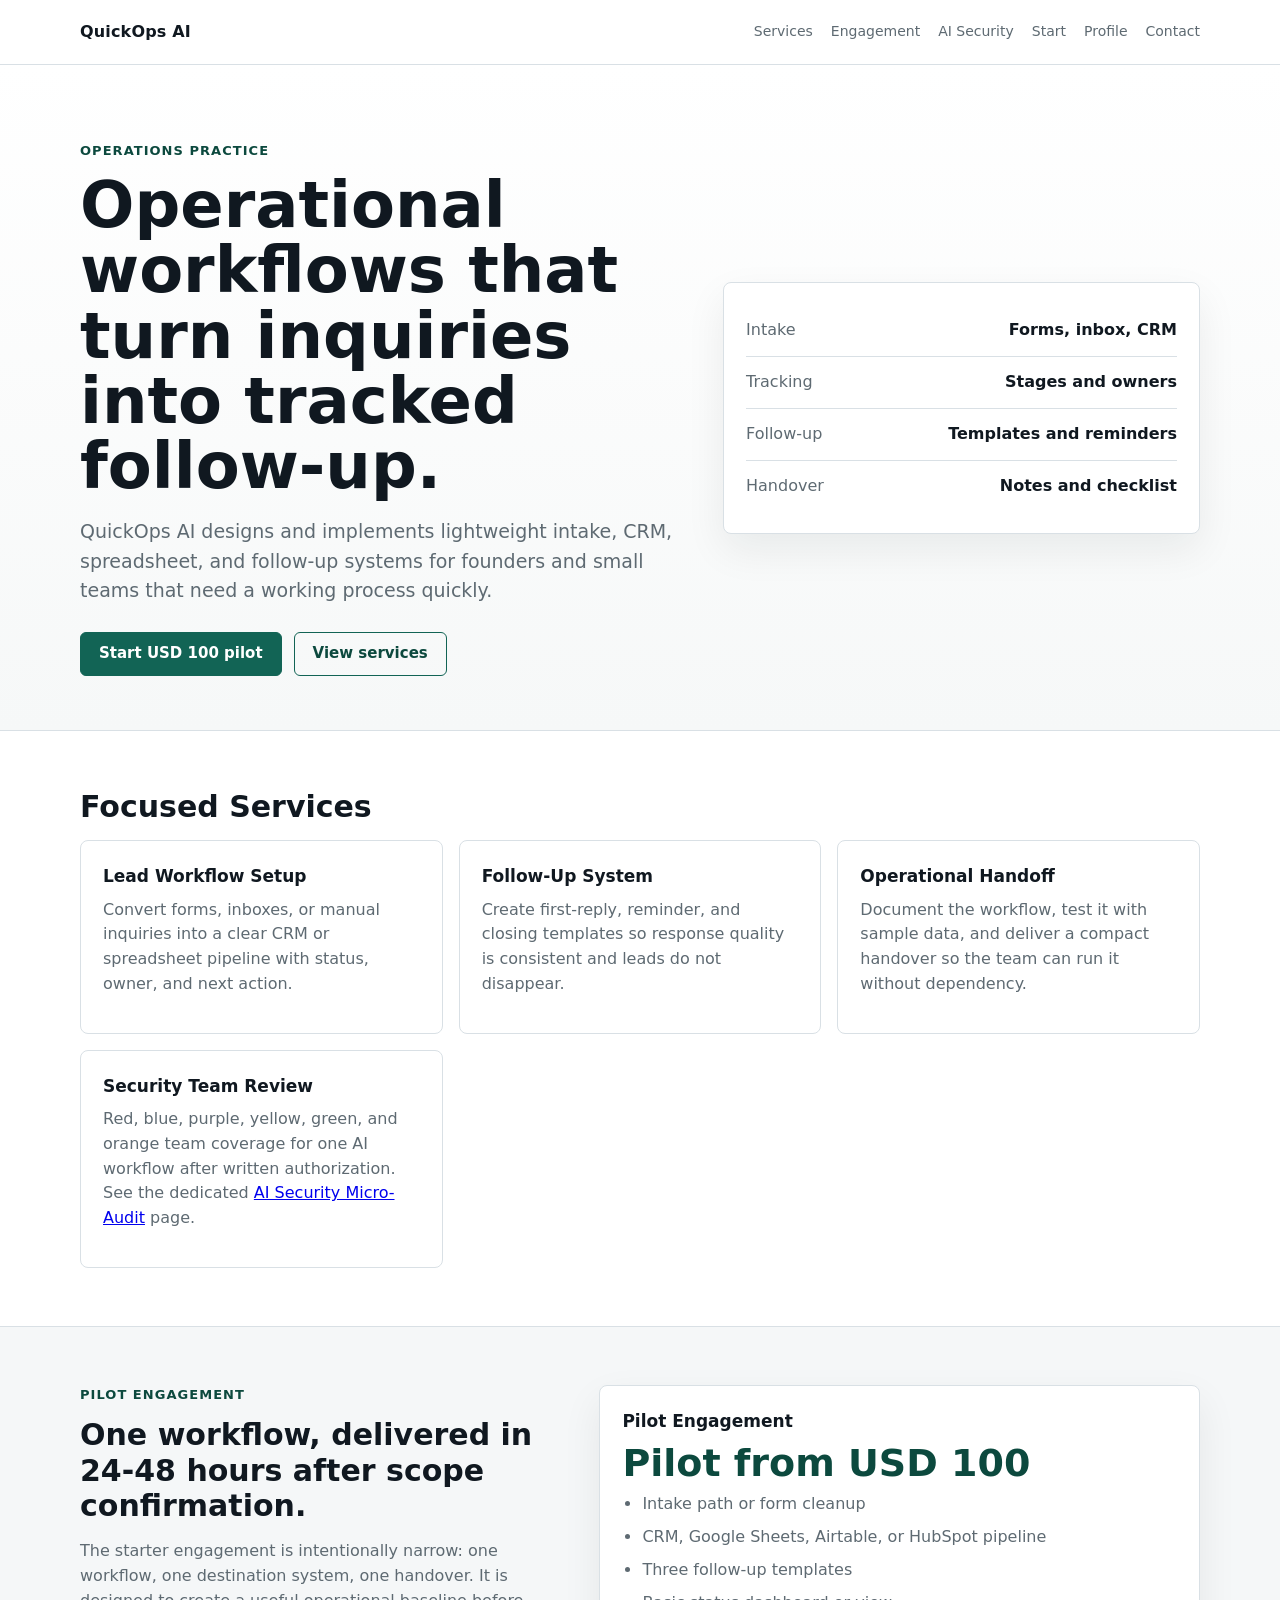
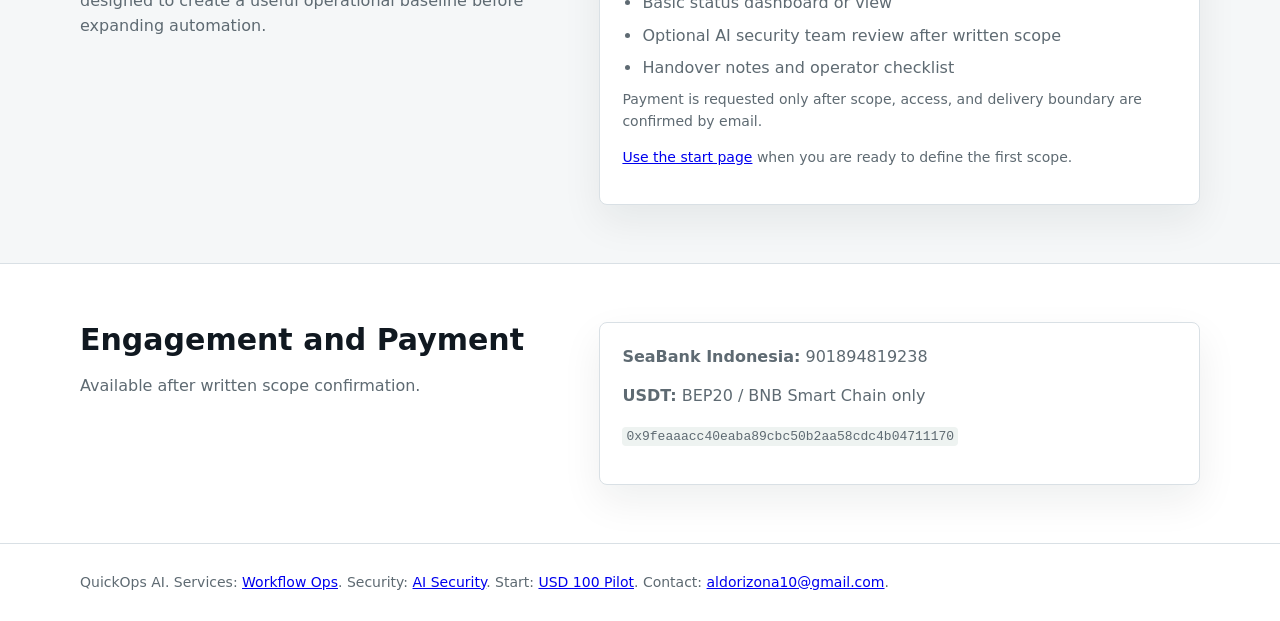
==== commit 10e44836: "Align delivery promises with automated handover" ====
--- a/landing/index.html
+++ b/landing/index.html
@@ -162,7 +162,7 @@
           <div class="metric"><span>Intake</span><strong>Forms, inbox, CRM</strong></div>
           <div class="metric"><span>Tracking</span><strong>Stages and owners</strong></div>
           <div class="metric"><span>Follow-up</span><strong>Templates and reminders</strong></div>
-          <div class="metric"><span>Handover</span><strong>Docs or short video</strong></div>
+          <div class="metric"><span>Handover</span><strong>Notes and checklist</strong></div>
         </div>
       </div>
     </section>
@@ -207,7 +207,7 @@
             <li>Three follow-up templates</li>
             <li>Basic status dashboard or view</li>
             <li>Optional AI security team review after written scope</li>
-            <li>Handover notes or 3-5 minute video</li>
+            <li>Handover notes and operator checklist</li>
           </ul>
           <p class="note">Payment is requested only after scope, access, and delivery boundary are confirmed by email.</p>
           <p class="note"><a href="/quickops-ai/start/index.html">Use the start page</a> when you are ready to define the first scope.</p>
